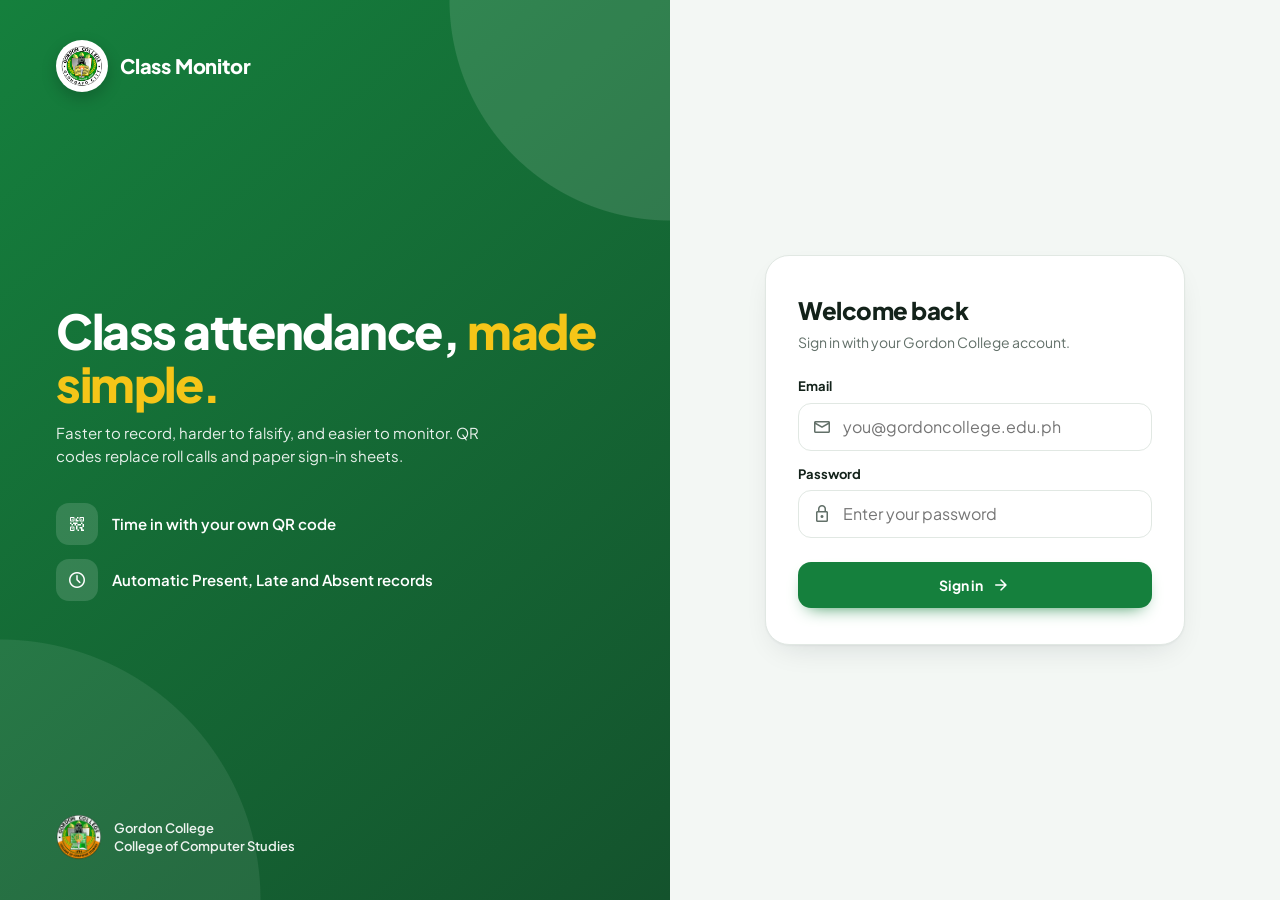
==== instructor.html @ f4ff74f7 "Initial commit" ====
<!DOCTYPE html>
<html lang="en">
<head>
  <meta charset="UTF-8">
  <meta name="viewport" content="width=device-width, initial-scale=1.0">
  <title>Instructor · Class Monitor</title>
  <link rel="icon" href="assets/gc-logo.png">
  <link rel="preconnect" href="https://fonts.googleapis.com">
  <link rel="preconnect" href="https://fonts.gstatic.com" crossorigin>
  <link rel="stylesheet" href="https://fonts.googleapis.com/css2?family=Plus+Jakarta+Sans:wght@400;500;600;700;800&display=swap">
  <link rel="stylesheet" href="https://fonts.googleapis.com/css2?family=Material+Symbols+Rounded:opsz,wght,FILL,GRAD@24,500,0..1,0&display=block">
  <link rel="stylesheet" href="css/style.css">
  <link rel="stylesheet" href="css/instructor.css">
  <script src="js/data.js"></script>
  <script src="js/app.js"></script>
</head>
<body>
  <div class="band">
    <header class="topbar">
      <a class="brand" id="brand-link" href="instructor.html">
        <img src="assets/gc-logo.png" alt="Gordon College logo">
        <span>Class Monitor</span>
      </a>
      <div class="profile">
        <button class="profile-btn user-initials" id="profile-btn" type="button" aria-label="Open profile menu" aria-expanded="false" aria-controls="profile-menu"></button>
        <div class="profile-menu" id="profile-menu">
          <div class="menu-user">
            <span class="avatar user-initials"></span>
            <div>
              <strong id="menu-name"></strong>
              <small id="menu-role"></small>
            </div>
          </div>
          <a class="menu-item" href="settings.html">
            <span class="material-symbols-rounded" aria-hidden="true">settings</span>
            Settings
          </a>
          <button class="menu-item logout" id="logout-btn" type="button">
            <span class="material-symbols-rounded" aria-hidden="true">logout</span>
            Log out
          </button>
        </div>
      </div>
    </header>

    <section class="hero">
      <div class="hero-top">
        <div>
          <p class="hero-label" id="hero-date"></p>
          <h1 id="hero-title">Welcome</h1>
          <p class="hero-text" id="hero-class"></p>
        </div>
        <a class="btn btn-white" href="scanner.html">
          <span class="material-symbols-rounded" aria-hidden="true">qr_code_scanner</span>
          Open Scanner
        </a>
      </div>
    </section>
  </div>

  <main class="container">
    <div class="grid wide">
      <div class="column">
        <section class="card">
          <div class="card-head">
            <div class="card-title">
              <span class="icon-chip"><span class="material-symbols-rounded" aria-hidden="true">timer</span></span>
              <div>
                <h2>Attendance Session</h2>
                <p id="session-schedule"></p>
              </div>
            </div>
          </div>

          <div id="session-idle">
            <p class="session-note">Start today's session before scanning. Students scanned after the grace period are marked Late.</p>
            <div class="session-form">
              <div class="field">
                <label for="grace-select">Grace period</label>
                <select class="input" id="grace-select">
                  <option value="5">5 minutes</option>
                  <option value="10">10 minutes</option>
                  <option value="15" selected>15 minutes</option>
                  <option value="20">20 minutes</option>
                  <option value="30">30 minutes</option>
                </select>
              </div>
              <button class="btn btn-primary" id="start-btn" type="button">
                <span class="material-symbols-rounded" aria-hidden="true">play_arrow</span>
                Start session
              </button>
            </div>
          </div>

          <div id="session-open" hidden>
            <div class="session-status">
              <span class="live-dot"></span>
              <div>
                <strong>Session is open</strong>
                <span class="session-time" id="open-text"></span>
              </div>
            </div>
            <div class="session-actions">
              <a class="btn btn-soft" href="scanner.html">
                <span class="material-symbols-rounded" aria-hidden="true">qr_code_scanner</span>
                Open Scanner
              </a>
              <button class="btn btn-danger" id="end-btn" type="button">
                <span class="material-symbols-rounded" aria-hidden="true">stop_circle</span>
                End session
              </button>
            </div>
          </div>

          <div id="session-closed" hidden>
            <div class="session-status ended">
              <span class="live-dot"></span>
              <div>
                <strong>Session closed</strong>
                <span class="session-time" id="closed-text"></span>
              </div>
            </div>
          </div>
        </section>

        <section class="card">
          <div class="card-head">
            <div class="card-title">
              <span class="icon-chip"><span class="material-symbols-rounded" aria-hidden="true">today</span></span>
              <div>
                <h2>Today</h2>
                <p id="today-label"></p>
              </div>
            </div>
          </div>
          <div class="stats">
            <div class="stat present">
              <span class="stat-number" id="count-present">0</span>
              <span class="stat-label">Present</span>
            </div>
            <div class="stat late">
              <span class="stat-number" id="count-late">0</span>
              <span class="stat-label">Late</span>
            </div>
            <div class="stat absent">
              <span class="stat-number" id="count-absent">0</span>
              <span class="stat-label">Absent</span>
            </div>
            <div class="stat waiting">
              <span class="stat-number" id="count-waiting">0</span>
              <span class="stat-label">Not yet scanned</span>
            </div>
          </div>
        </section>

        <section class="card">
          <div class="card-head">
            <div class="card-title">
              <span class="icon-chip"><span class="material-symbols-rounded" aria-hidden="true">table_view</span></span>
              <div>
                <h2>Class Records</h2>
                <p>Totals this semester</p>
              </div>
            </div>
          </div>
          <div class="table-wrap">
            <table class="records">
              <thead>
                <tr>
                  <th>Student</th>
                  <th><span class="dot present"></span>Present</th>
                  <th><span class="dot late"></span>Late</th>
                  <th><span class="dot absent"></span>Absent</th>
                  <th><span class="dot excused"></span>Excused</th>
                  <th>Today</th>
                </tr>
              </thead>
              <tbody id="records-body"></tbody>
            </table>
          </div>
        </section>
      </div>

      <div class="column">
        <section class="card">
          <div class="card-head">
            <div class="card-title">
              <span class="icon-chip"><span class="material-symbols-rounded" aria-hidden="true">inbox</span></span>
              <div>
                <h2>Excuse Requests</h2>
                <p id="pending-text"></p>
              </div>
            </div>
          </div>
          <ul class="requests" id="request-list"></ul>
        </section>
      </div>
    </div>
  </main>

  <script src="js/attendance.js"></script>
  <script src="js/instructor.js"></script>
</body>
</html>
---- css/style.css ----
:root {
  --primary: #15803d;
  --primary-dark: #14532d;
  --primary-soft: #e6f4ea;
  --bg: #f3f7f4;
  --surface: #ffffff;
  --text: #13221a;
  --muted: #627069;
  --border: #e1e8e3;
  --neutral-soft: #eef2f0;
  --gold: #f5c518;
  --present: #16a34a;
  --present-soft: #dcfce7;
  --present-text: #15803d;
  --late: #d97706;
  --late-soft: #fef3c7;
  --late-text: #b45309;
  --absent: #dc2626;
  --absent-soft: #fee2e2;
  --absent-text: #b91c1c;
  --excused: #3b82f6;
  --excused-soft: #dbeafe;
  --excused-text: #1d4ed8;
  --radius: 20px;
  --shadow: 0 1px 2px rgba(16, 24, 40, 0.04), 0 12px 32px -14px rgba(16, 24, 40, 0.16);
}

[data-theme="orange"] {
  --primary: #ea580c;
  --primary-dark: #9a3412;
  --primary-soft: #ffefe3;
  --bg: #faf6f2;
}

[data-theme="blue"] {
  --primary: #2563eb;
  --primary-dark: #1e3a8a;
  --primary-soft: #e6eeff;
  --bg: #f3f6fb;
}

[data-theme="pink"] {
  --primary: #db2777;
  --primary-dark: #831843;
  --primary-soft: #fde7f0;
  --bg: #fbf4f7;
}

*,
*::before,
*::after {
  box-sizing: border-box;
  margin: 0;
  padding: 0;
}

body {
  min-height: 100vh;
  font-family: "Plus Jakarta Sans", system-ui, -apple-system, "Segoe UI", sans-serif;
  font-size: 15px;
  line-height: 1.5;
  color: var(--text);
  background: var(--bg);
  -webkit-font-smoothing: antialiased;
  -webkit-tap-highlight-color: transparent;
}

img {
  display: block;
  max-width: 100%;
}

a {
  color: inherit;
  text-decoration: none;
}

button,
input,
select,
textarea {
  font: inherit;
  color: inherit;
}

button {
  border: none;
  background: none;
  cursor: pointer;
}

ul {
  list-style: none;
}

[hidden] {
  display: none !important;
}

:focus-visible {
  outline: 3px solid var(--primary);
  outline-offset: 2px;
}

.material-symbols-rounded {
  font-size: 20px;
  line-height: 1;
  user-select: none;
}

.muted {
  color: var(--muted);
}

.band {
  padding-bottom: 76px;
  color: #fff;
  background:
    radial-gradient(circle at 94% -30%, rgba(255, 255, 255, 0.12) 0 200px, transparent 201px),
    radial-gradient(circle at 6% 140%, rgba(255, 255, 255, 0.08) 0 240px, transparent 241px),
    linear-gradient(135deg, var(--primary), var(--primary-dark));
}

.topbar {
  position: relative;
  z-index: 10;
  display: flex;
  align-items: center;
  justify-content: space-between;
  gap: 16px;
  max-width: 1120px;
  margin: 0 auto;
  padding: 14px 16px;
}

.brand {
  display: flex;
  align-items: center;
  gap: 10px;
  font-size: 18px;
  font-weight: 800;
  letter-spacing: -0.01em;
}

.brand img {
  width: 42px;
  height: 42px;
  padding: 2px;
  border-radius: 50%;
  background: #fff;
  object-fit: contain;
  box-shadow: 0 4px 12px rgba(0, 0, 0, 0.18);
}

.profile {
  position: relative;
}

.profile-btn {
  display: grid;
  place-items: center;
  width: 44px;
  height: 44px;
  border: 2px solid rgba(255, 255, 255, 0.5);
  border-radius: 50%;
  background: rgba(255, 255, 255, 0.16);
  color: #fff;
  font-size: 14px;
  font-weight: 700;
  transition: background 0.2s;
}

.profile-btn:hover,
.profile-btn[aria-expanded="true"] {
  background: rgba(255, 255, 255, 0.3);
}

.profile-menu {
  position: absolute;
  top: calc(100% + 10px);
  right: 0;
  width: 260px;
  padding: 8px;
  border-radius: 18px;
  background: var(--surface);
  color: var(--text);
  box-shadow: 0 24px 48px -12px rgba(16, 24, 40, 0.3);
  opacity: 0;
  visibility: hidden;
  transform: translateY(-6px);
  transition: opacity 0.18s, transform 0.18s, visibility 0.18s;
}

.profile-menu.open {
  opacity: 1;
  visibility: visible;
  transform: translateY(0);
}

.menu-user {
  display: flex;
  align-items: center;
  gap: 12px;
  margin-bottom: 6px;
  padding: 10px 10px 14px;
  border-bottom: 1px solid var(--border);
}

.menu-user strong {
  display: block;
  font-size: 15px;
  line-height: 1.3;
}

.menu-user small {
  color: var(--muted);
  font-size: 13px;
}

.menu-item {
  display: flex;
  align-items: center;
  gap: 10px;
  width: 100%;
  padding: 11px 10px;
  border-radius: 12px;
  font-size: 14px;
  font-weight: 600;
  text-align: left;
  transition: background 0.15s;
}

.menu-item:hover {
  background: var(--primary-soft);
}

.menu-item.logout {
  color: var(--absent-text);
}

.menu-item.logout:hover {
  background: var(--absent-soft);
}

.hero {
  max-width: 1120px;
  margin: 0 auto;
  padding: 12px 16px 0;
}

.hero-top {
  display: flex;
  flex-wrap: wrap;
  align-items: flex-end;
  justify-content: space-between;
  gap: 16px;
}

.hero-label {
  font-size: 14px;
  font-weight: 600;
  opacity: 0.85;
}

.hero h1 {
  margin-top: 2px;
  font-size: clamp(26px, 5vw, 34px);
  font-weight: 800;
  line-height: 1.2;
  letter-spacing: -0.02em;
}

.hero-text {
  margin-top: 6px;
  opacity: 0.88;
}

.back-link {
  display: inline-flex;
  align-items: center;
  gap: 4px;
  margin-bottom: 12px;
  padding: 6px 14px 6px 8px;
  border-radius: 999px;
  background: rgba(255, 255, 255, 0.14);
  font-size: 13px;
  font-weight: 700;
  transition: background 0.2s;
}

.back-link:hover {
  background: rgba(255, 255, 255, 0.24);
}

.container {
  position: relative;
  max-width: 1120px;
  margin: -56px auto 0;
  padding: 0 16px 48px;
}

.hero.narrow,
.container.narrow {
  max-width: 760px;
}

.grid,
.column {
  display: grid;
  grid-template-columns: minmax(0, 1fr);
  gap: 20px;
  align-content: start;
}

.card {
  padding: 20px;
  border: 1px solid var(--border);
  border-radius: var(--radius);
  background: var(--surface);
  box-shadow: var(--shadow);
  animation: rise 0.45s ease both;
}

@keyframes rise {
  from {
    opacity: 0;
    transform: translateY(10px);
  }

  to {
    opacity: 1;
    transform: translateY(0);
  }
}

.card-head {
  display: flex;
  align-items: center;
  justify-content: space-between;
  gap: 12px;
  margin-bottom: 18px;
}

.card-title {
  display: flex;
  align-items: center;
  gap: 12px;
  min-width: 0;
}

.card-title h2 {
  font-size: 17px;
  font-weight: 700;
  line-height: 1.3;
  letter-spacing: -0.01em;
}

.card-title p {
  color: var(--muted);
  font-size: 13px;
}

.icon-chip {
  display: grid;
  flex-shrink: 0;
  place-items: center;
  width: 42px;
  height: 42px;
  border-radius: 13px;
  background: var(--primary-soft);
  color: var(--primary);
}

.icon-btn {
  display: grid;
  place-items: center;
  width: 40px;
  height: 40px;
  border: 1.5px solid var(--border);
  border-radius: 12px;
  background: var(--surface);
  transition: border-color 0.15s, color 0.15s;
}

.icon-btn:hover {
  border-color: var(--primary);
  color: var(--primary);
}

.section-label {
  margin: 22px 0 6px;
  color: var(--muted);
  font-size: 12px;
  font-weight: 700;
  letter-spacing: 0.06em;
  text-transform: uppercase;
}

.btn {
  display: inline-flex;
  align-items: center;
  justify-content: center;
  gap: 8px;
  min-height: 46px;
  padding: 0 20px;
  border-radius: 13px;
  font-size: 14px;
  font-weight: 700;
  white-space: nowrap;
  transition: background 0.15s, border-color 0.15s, color 0.15s, transform 0.1s;
}

.btn:active {
  transform: scale(0.97);
}

.btn:disabled {
  opacity: 0.55;
  cursor: progress;
}

.btn-primary {
  background: var(--primary);
  color: #fff;
  box-shadow: 0 8px 18px -10px var(--primary);
}

.btn-primary:hover {
  background: var(--primary-dark);
}

.btn-soft {
  background: var(--primary-soft);
  color: var(--primary-dark);
}

.btn-soft:hover {
  background: var(--primary);
  color: #fff;
}

.btn-white {
  background: #fff;
  color: var(--primary-dark);
  box-shadow: 0 10px 24px -12px rgba(0, 0, 0, 0.4);
}

.btn-white:hover {
  background: var(--primary-soft);
}

.btn-danger {
  border: 1.5px solid var(--absent-soft);
  background: var(--surface);
  color: var(--absent-text);
}

.btn-danger:hover {
  border-color: var(--absent);
  background: var(--absent-soft);
}

.btn-small {
  min-height: 40px;
  padding: 0 16px;
  border-radius: 11px;
  font-size: 13px;
}

.btn-block {
  width: 100%;
}

.badge {
  display: inline-flex;
  flex-shrink: 0;
  align-items: center;
  gap: 6px;
  padding: 4px 10px;
  border-radius: 999px;
  background: var(--neutral-soft);
  color: var(--muted);
  font-size: 12px;
  font-weight: 700;
  white-space: nowrap;
}

.badge::before {
  content: "";
  width: 6px;
  height: 6px;
  border-radius: 50%;
  background: currentColor;
}

.badge.present,
.badge.approved {
  background: var(--present-soft);
  color: var(--present-text);
}

.badge.late {
  background: var(--late-soft);
  color: var(--late-text);
}

.badge.absent,
.badge.declined {
  background: var(--absent-soft);
  color: var(--absent-text);
}

.badge.excused {
  background: var(--excused-soft);
  color: var(--excused-text);
}

.dot {
  display: inline-block;
  flex-shrink: 0;
  width: 10px;
  height: 10px;
  border-radius: 50%;
}

.dot.present {
  background: var(--present);
}

.dot.late {
  background: var(--late);
}

.dot.absent {
  background: var(--absent);
}

.dot.excused {
  background: var(--excused);
}

.live-dot {
  flex-shrink: 0;
  width: 10px;
  height: 10px;
  border-radius: 50%;
  background: #22c55e;
  animation: pulse 1.8s infinite;
}

.ended .live-dot {
  background: #9ca3af;
  animation: none;
}

@keyframes pulse {
  0% {
    box-shadow: 0 0 0 0 rgba(34, 197, 94, 0.55);
  }

  70% {
    box-shadow: 0 0 0 9px rgba(34, 197, 94, 0);
  }

  100% {
    box-shadow: 0 0 0 0 rgba(34, 197, 94, 0);
  }
}

.avatar {
  display: grid;
  flex-shrink: 0;
  place-items: center;
  width: 40px;
  height: 40px;
  border-radius: 50%;
  background: var(--primary-soft);
  color: var(--primary-dark);
  font-size: 14px;
  font-weight: 700;
}

.avatar.large {
  width: 64px;
  height: 64px;
  font-size: 22px;
}

.field {
  display: grid;
  gap: 6px;
  margin-bottom: 14px;
}

.field label {
  font-size: 13px;
  font-weight: 700;
}

.input {
  width: 100%;
  min-height: 48px;
  padding: 11px 14px;
  border: 1.5px solid var(--border);
  border-radius: 13px;
  background: var(--surface);
  font-size: 16px;
  transition: border-color 0.15s, box-shadow 0.15s;
}

.input:focus {
  outline: none;
  border-color: var(--primary);
  box-shadow: 0 0 0 4px var(--primary-soft);
}

textarea.input {
  min-height: 96px;
  resize: vertical;
}

input[type="file"].input {
  padding: 8px;
  font-size: 14px;
}

input[type="file"].input::file-selector-button {
  margin-right: 12px;
  padding: 8px 14px;
  border: none;
  border-radius: 9px;
  background: var(--primary-soft);
  color: var(--primary-dark);
  font: inherit;
  font-weight: 700;
  cursor: pointer;
}

.list-item {
  display: flex;
  align-items: center;
  gap: 12px;
  padding: 12px 2px;
  border-bottom: 1px solid var(--border);
}

.list-item:last-child {
  border-bottom: none;
}

.list-main {
  flex: 1;
  min-width: 0;
}

.list-main strong {
  display: block;
  font-size: 14px;
  line-height: 1.35;
}

.list-main span {
  color: var(--muted);
  font-size: 13px;
}

.empty {
  padding: 18px;
  border: 1.5px dashed var(--border);
  border-radius: 14px;
  color: var(--muted);
  font-size: 14px;
  text-align: center;
}

.message {
  margin-top: 12px;
  font-size: 13px;
  font-weight: 600;
}

.message:empty {
  display: none;
}

.message.error {
  color: var(--absent-text);
}

.message.success {
  color: var(--present-text);
}

@media (min-width: 960px) {
  .grid {
    grid-template-columns: minmax(0, 1.55fr) minmax(0, 1fr);
    align-items: start;
  }

  .grid.even {
    grid-template-columns: repeat(2, minmax(0, 1fr));
  }
}

@media (max-width: 480px) {
  .card {
    padding: 16px;
  }

  .brand {
    font-size: 16px;
  }

  .brand img {
    width: 38px;
    height: 38px;
  }
}

@media (prefers-reduced-motion: reduce) {
  *,
  *::before,
  *::after {
    animation-duration: 0.01ms !important;
    transition-duration: 0.01ms !important;
  }
}
---- css/instructor.css ----
.session-note {
  margin-bottom: 16px;
  color: var(--muted);
  font-size: 14px;
}

.session-form {
  display: flex;
  flex-wrap: wrap;
  align-items: flex-end;
  gap: 12px;
}

.session-form .field {
  flex: 1;
  min-width: 180px;
  margin-bottom: 0;
}

.session-status {
  display: flex;
  align-items: center;
  gap: 14px;
  padding: 14px 16px;
  border-radius: 16px;
  background: var(--present-soft);
}

.session-status.ended {
  background: var(--neutral-soft);
}

.session-status strong {
  display: block;
  font-size: 15px;
}

.session-time {
  color: var(--muted);
  font-size: 13px;
}

.session-actions {
  display: flex;
  flex-wrap: wrap;
  gap: 10px;
  margin-top: 14px;
}

.session-actions .btn {
  flex: 1;
}

.stats {
  display: grid;
  grid-template-columns: repeat(2, minmax(0, 1fr));
  gap: 12px;
}

.stat {
  padding: 16px;
  border-radius: 16px;
}

.stat-number {
  display: block;
  font-size: 30px;
  font-weight: 800;
  line-height: 1.1;
  letter-spacing: -0.02em;
}

.stat-label {
  font-size: 13px;
  font-weight: 700;
}

.stat.present {
  background: var(--present-soft);
  color: var(--present-text);
}

.stat.late {
  background: var(--late-soft);
  color: var(--late-text);
}

.stat.absent {
  background: var(--absent-soft);
  color: var(--absent-text);
}

.stat.waiting {
  background: var(--neutral-soft);
  color: var(--muted);
}

.table-wrap {
  overflow-x: auto;
}

.records {
  width: 100%;
  min-width: 520px;
  border-collapse: collapse;
  font-size: 14px;
}

.records th {
  padding: 0 8px 12px;
  border-bottom: 1px solid var(--border);
  color: var(--muted);
  font-size: 12px;
  font-weight: 700;
  text-align: left;
  white-space: nowrap;
}

.records th .dot {
  width: 8px;
  height: 8px;
  margin-right: 5px;
}

.records td {
  padding: 12px 8px;
  border-bottom: 1px solid var(--border);
}

.records tr:last-child td {
  border-bottom: none;
}

.records .num {
  font-size: 15px;
  font-weight: 700;
}

.student-cell {
  display: flex;
  align-items: center;
  gap: 10px;
}

.student-cell .avatar {
  width: 34px;
  height: 34px;
  font-size: 12px;
}

.student-cell strong {
  display: block;
  white-space: nowrap;
}

.student-cell span {
  color: var(--muted);
  font-size: 12px;
}

.requests {
  display: grid;
  gap: 12px;
}

.request {
  padding: 16px;
  border: 1.5px solid var(--border);
  border-radius: 16px;
}

.request-head {
  display: flex;
  align-items: center;
  gap: 12px;
}

.request-details {
  margin-top: 12px;
  font-size: 14px;
  overflow-wrap: anywhere;
}

.request-file {
  display: inline-flex;
  align-items: center;
  gap: 6px;
  max-width: 100%;
  margin-top: 10px;
  padding: 5px 10px;
  border-radius: 9px;
  background: var(--neutral-soft);
  color: var(--muted);
  font-size: 13px;
  font-weight: 600;
  overflow-wrap: anywhere;
}

.request-actions {
  display: flex;
  gap: 8px;
  margin-top: 14px;
}

.request-actions .btn {
  flex: 1;
}

@media (min-width: 640px) {
  .stats {
    grid-template-columns: repeat(4, minmax(0, 1fr));
  }
}

@media (min-width: 960px) {
  .grid.wide {
    grid-template-columns: minmax(0, 1.75fr) minmax(0, 1fr);
  }
}
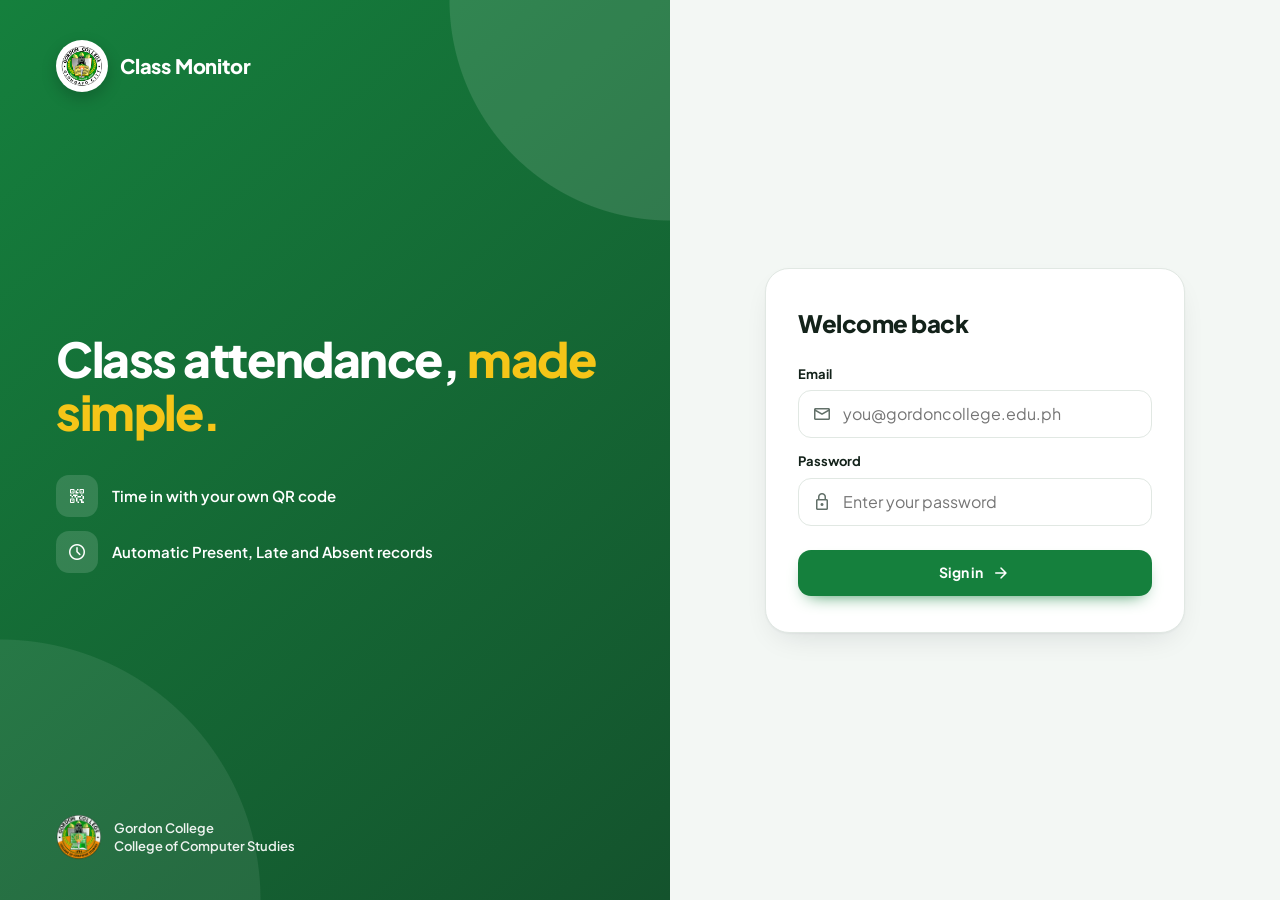
==== commit bf5c72b8: "shorter messages" ====
--- a/instructor.html
+++ b/instructor.html
@@ -73,7 +73,6 @@
           </div>
 
           <div id="session-idle">
-            <p class="session-note">Start today's session before scanning. Students scanned after the grace period are marked Late.</p>
             <div class="session-form">
               <div class="field">
                 <label for="grace-select">Grace period</label>
--- a/css/instructor.css
+++ b/css/instructor.css
@@ -1,9 +1,3 @@
-.session-note {
-  margin-bottom: 16px;
-  color: var(--muted);
-  font-size: 14px;
-}
-
 .session-form {
   display: flex;
   flex-wrap: wrap;
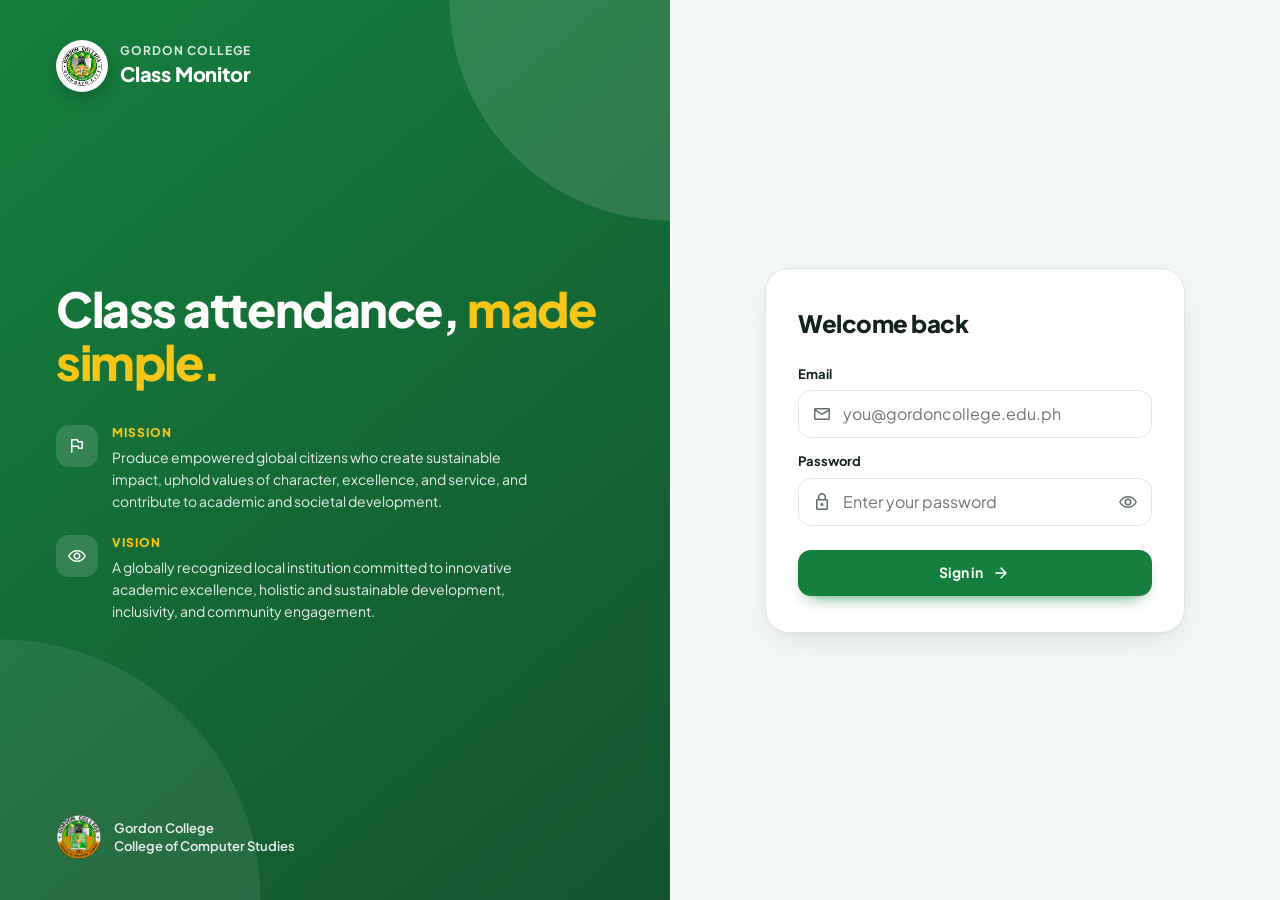
==== commit 36c063c3: "class rep qr update" ====
--- a/instructor.html
+++ b/instructor.html
@@ -44,17 +44,9 @@
     </header>
 
     <section class="hero">
-      <div class="hero-top">
-        <div>
-          <p class="hero-label" id="hero-date"></p>
-          <h1 id="hero-title">Welcome</h1>
-          <p class="hero-text" id="hero-class"></p>
-        </div>
-        <a class="btn btn-white" href="scanner.html">
-          <span class="material-symbols-rounded" aria-hidden="true">qr_code_scanner</span>
-          Open Scanner
-        </a>
-      </div>
+      <p class="hero-label" id="hero-date"></p>
+      <h1 id="hero-title">Welcome</h1>
+      <p class="hero-text" id="hero-class"></p>
     </section>
   </div>
 
--- a/css/style.css
+++ b/css/style.css
@@ -248,14 +248,6 @@
   padding: 12px 16px 0;
 }
 
-.hero-top {
-  display: flex;
-  flex-wrap: wrap;
-  align-items: flex-end;
-  justify-content: space-between;
-  gap: 16px;
-}
-
 .hero-label {
   font-size: 14px;
   font-weight: 600;
@@ -437,16 +429,6 @@
 .btn-soft:hover {
   background: var(--primary);
   color: #fff;
-}
-
-.btn-white {
-  background: #fff;
-  color: var(--primary-dark);
-  box-shadow: 0 10px 24px -12px rgba(0, 0, 0, 0.4);
-}
-
-.btn-white:hover {
-  background: var(--primary-soft);
 }
 
 .btn-danger {
